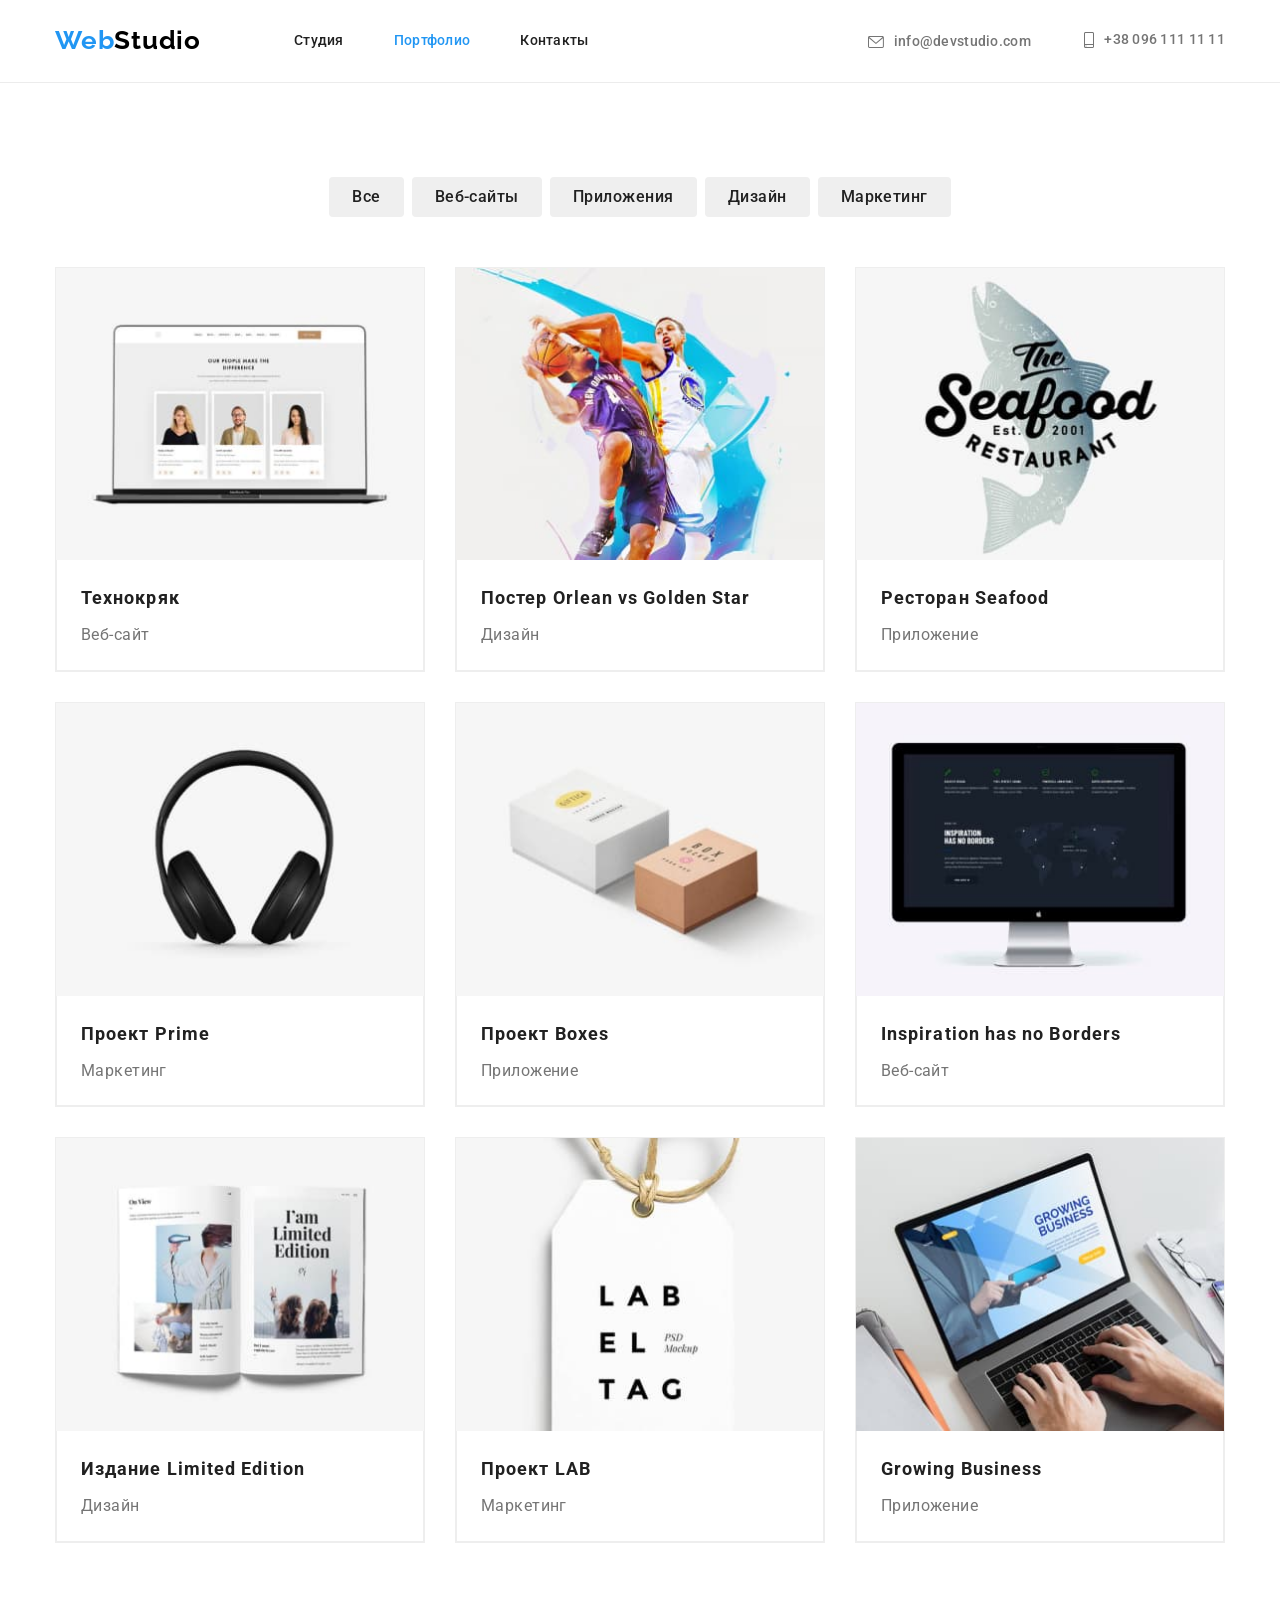
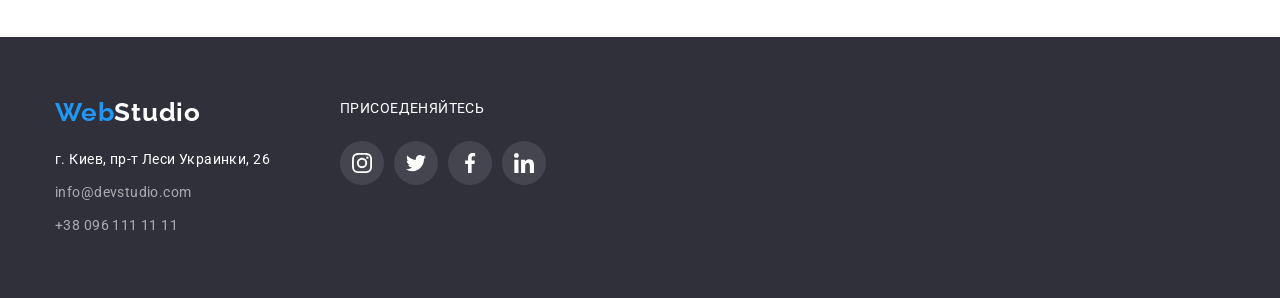
==== portfolio.html @ 041d5c2b "Copy previous work" ====
<!DOCTYPE html>
<html lang="ru">
<head>
    <meta charset="UTF-8">
    <meta http-equiv="X-UA-Compatible" content="IE=edge">
    <meta name="viewport" content="width=device-width, initial-scale=1.0">
    <title>Document</title>
    <link rel="stylesheet" href="https://cdnjs.cloudflare.com/ajax/libs/modern-normalize/1.1.0/modern-normalize.min.css"
          integrity="sha512-wpPYUAdjBVSE4KJnH1VR1HeZfpl1ub8YT/NKx4PuQ5NmX2tKuGu6U/JRp5y+Y8XG2tV+wKQpNHVUX03MfMFn9Q=="
          crossorigin="anonymous" referrerpolicy="no-referrer" />
    <link rel="preconnect" href="https://fonts.googleapis.com">
    <link rel="preconnect" href="https://fonts.gstatic.com" crossorigin>
    <link href="https://fonts.googleapis.com/css2?family=Raleway:wght@700&family=Roboto:wght@400;500;700;900&display=swap"
          rel="stylesheet">
    <link rel="stylesheet" href="./css/styles.css">
</head>

<body>

    <!--Шапка сайта-->
    <header class="header">
        <div class="container">
            <nav class="navigation">
                <a href="" class="logo link"> <span class="logo-accent">Web</span>Studio</a>
                <ul class="site-nav list">
                    <li class="site-nav-item"><a href="./index.html" class="site-nav-link link">Студия</a></li>
                    <li class="site-nav-item"><a href="./portfolio.html" class="site-nav-link link  current">Портфолио</a></li>
                    <li class="site-nav-item"><a href="" class="site-nav-link link">Контакты</a></li>
                </ul>
            </nav>
            <ul class="contacts">
                <li class="contacts-item">
                    <a href="mailto:info@devstudio.com" class="contacts-link link">
                        <svg class="icon-link" width="16" height="12">
                            <use href="./images/icons.svg#icon-envelope">
                            </use>
                        </svg>
                        info@devstudio.com</a>
                </li>
            
                <li class="contacts-item">
                    <a href="tel:+380961111111" class="contacts-link link">
                        <svg class="icon-link" width="10" height="16">
                            <use href="./images/icons.svg#icon-smartphone">
                            </use>
                        </svg>
                        +38 096 111 11 11</a>
                </li>
            </ul>
            </div>
            </header>

    <main>

        <!--Страница портфолио-->
        <section class="portfolio section">
            <div class="container">
                <h1 hidden class="portfolio-title">Портфолио</h1>
                <ul class="filter list">
                    <li class="filter-item"><button type="button" class="button">Все</button></li>
                    <li class="filter-item"><button type="button" class="button">Веб-сайты</button></li>
                    <li class="filter-item"><button type="button" class="button">Приложения</button></li>
                    <li class="filter-item"><button type="button" class="button">Дизайн</button></li>
                    <li class="filter-item"><button type="button" class="button">Маркетинг</button></li>
                </ul>
                <ul class="projects">

                    <li class="projects-item">
                        <a href="" class="projects-link link">
                            <img src="./images/project-1.jpg" alt="На экране MacBook Pro открыт веб-сайт. На странице участники команды: две девушки и один парень." width="370" height="294" class="images">
                            <div class="projects-content">
                                <h2 class="projects-title">Технокряк</h2>
                                <p class="projects-text">Веб-сайт</p>
                            </div>
                        </a>
                        </li>

                    <li class="projects-item">
                        <a href="" class="projects-link link">
                            <img src="./images/project-2.jpg" alt="Два баскетболиста в прыжке сражаются за мяч." width="370" height="294" class="images">
                            <div class="projects-content">
                                <h2 class="projects-title">Постер <span lang="en">Orlean vs Golden Star</span></h2>
                                <p class="projects-text">Дизайн</p>
                            </div>
                        </a>
                    </li>

                    <li class="projects-item">
                        <a href="" class="projects-link link">
                            <img src="./images/project-3.jpg" alt="Логотип ресторана в виде серой вертикально нарисованой рыбы с подписью: The Seafood restaurant." width="370" height="294" class="images">
                            <div class="projects-content">
                                <h2 class="projects-title">Ресторан <span lang="en">Seafood</span></h2>
                                <p class="projects-text">Приложение</p>
                            </div>
                        </a>
                    </li>

                    <li class="projects-item">
                        <a href="" class="projects-link link">
                            <img src="./images/project-4.jpg" alt="Черные беспроводные наушники." width="370" height="294"  class="images">
                            <div class="projects-content"> 
                                <h2 class="projects-title">Проект <span lang="en">Prime</span></h2>
                                <p class="projects-text">Маркетинг</p>
                                </div>
                        </a>
                    </li>

                    <li class="projects-item">
                        <a href="" class="projects-link link">
                            <img src="./images/project-5.jpg" alt="Белая коробка подписаная Giftica и коричневая коробка подписаная Box." width="370" height="294"  class="images">
                            <div class="projects-content">
                                <h2 class="projects-title">Проект <span lang="en">Boxes</span></h2>
                                <p class="projects-text">Приложение</p>
                            </div>
                        </a>
                    </li>

                    <li class="projects-item">
                        <a href="" class="projects-link link">
                            <img src="./images/project-6.jpg" alt="На Aрple мониторе открыт веб-сайт." width="370" height="294" class="images">
                            <div class="projects-content">
                                <h2 class="projects-title"><span lang="en">Inspiration has no Borders</span></h2>
                                <p class="projects-text">Веб-сайт</p>
                            </div>
                        </a>
                    </li>

                    <li class="projects-item">
                        <a href="" class="projects-link link">
                            
                        <img src="./images/project-7.jpg" alt="Открытый журнал на странице с надписью I am limited Edition." width="370" height="294" class="images">
                        <div class="projects-content">
                            <h2 class="projects-title">Издание <span lang="en">Limited Edition</span></h2>
                            <p class="projects-text">Дизайн</p>
                        </div>
                        </a>
                    </li>

                    <li class="projects-item">
                        <a href="" class="projects-link link">
                            <img src="./images/project-8.jpg" alt="Белый ценник с подписью Lable tag." width="370" height="294" class="images">
                            <div class="projects-content">
                                <h2 class="projects-title">Проект <span lang="en">LAB</span></h2>
                                <p class="projects-text">Маркетинг</p>
                            </div>
                        </a>
                    </li>

                    <li class="projects-item">
                        <a href="" class="projects-link link">
                            <img src="./images/project-9.jpg" alt="Две руки на клавиатуре ноут-бука, на экране которого открыто преложение Growing Business." width="370" height="294" class="images">
                            <div class="projects-content">
                                <h2 class="projects-title"><span lang="en">Growing Business</span></h2>
                                <p class="projects-text">Приложение</p>
                            </div>
                        </a>
                    </li>

                </ul>
            </div>
        </section>
        
    </main>

    <!--Футер-->
    <footer class="footer">
    
        <div class="container">
            <div class="footer-adresses">
                <a href="" class="logo-footer"> <span class="logo-accent">Web</span><span
                        class="logo-accent-white">Studio</span></a>
                <address class="adress">
    
                    <ul class="adress-list list">
                        <li class="adress-item office">г. Киев, пр-т Леси Украинки, 26</li>
                        <li class="adress-item"><a href="mailto:info@devstudio.com" class="link">info@devstudio.com</a></li>
                        <li class="adress-item"><a href="tel:+380961111111" class="link">+38 096 111 11 11</a></li>
                    </ul>
    
                </address>
            </div>
    
            <div class="social-nets">
                <p class="nets-text">ПРИСОЕДЕНЯЙТЕСЬ</p>
    
                <ul class="our-nets-list">
                    <li class="our-nets-item">
                        <a href="" class="our-nets-link">
                            <svg class="our-net" width="20px" height="20px">
                                <use href="./images/icons.svg#icon-instagram"> </use>
                            </svg>
                        </a>
                    </li>
    
                    <li class="our-nets-item">
                        <a href="" class="our-nets-link">
                            <svg class="our-net" width="20px" height="20px">
                                <use href="./images/icons.svg#icon-twitter"> </use>
                            </svg>
                        </a>
                    </li>
    
                    <li class="our-nets-item">
                        <a href="" class="our-nets-link">
                            <svg class="our-net" width="20px" height="20px">
                                <use href="./images/icons.svg#icon-facebook"> </use>
                            </svg>
                        </a>
                    </li>
    
                    <li class="our-nets-item">
                        <a href="" class="our-nets-link">
                            <svg class="our-net" width="20px" height="20px">
                                <use href="./images/icons.svg#icon-linkedin"> </use>
                            </svg>
                        </a>
                    </li>
                </ul>
            </div>
        </div>
        </div>
    </footer>
    
</body>
</html>
---- css/styles.css ----
/* цвет основного текста #757575 */
/* вторичный цвет текста  #000000 */
/* цвет заголовка #212121 */
/* акцент #2196f3 */
/* первичный белый цвет #FFFFFF */
/* вторичный белый (цвет адресса в footer) rgba(255, 255, 255, 0.6) */

:root {
  --primary-text-color: #757575;
  --secondary-text-color: #000000;
  --title-text-color: #212121;
  --accent-color: #2196f3;
  --primary-white-color: #ffffff;
  --secondary-white-color: rgba(255, 255, 255, 0.6);
}

/* --------------BODY-------------- */

body {
  background-color: var(--primary-white-color);
  font-family: 'Roboto', sans-serif;
  letter-spacing: 0.03em;
  font-size: 14px;
  line-height: 1.71;
}

p,
h1,
h2,
h3,
h4,
h5,
h6 {
  margin-top: 0;
  margin-bottom: 0;
}

ul {
  list-style: none;
  margin-top: 0;
  margin-bottom: 0;
  padding-left: 0;
}

.link {
  text-decoration: none;
  color: inherit;
}

.visually-hidden {
  position: absolute;
  width: 1px;
  height: 1px;
  margin: -1px;
  padding: 0;
  overflow: hidden;
  border: 0;
  clip: rect(0 0 0 0);
}

.container {
  width: 1200px;
  padding-left: 15px;
  padding-right: 15px;
  margin: 0 auto;
}

.section {
  padding-top: 94px;
  padding-bottom: 94px;
}

.images {
  display: block;
  max-width: 100%;
  height: auto;
}

/* --------------HEADER-------------- */

.header .container {
  display: flex;
  align-items: center;
}

.navigation {
  display: flex;
  align-items: center;
}

/* ----Logo---- */

.logo {
  margin-right: 93px;
  padding-top: 24px;
  padding-bottom: 25px;

  font-family: Raleway, sans-serif;
  font-weight: 700;
  font-size: 26px;
  line-height: 1.19;
  letter-spacing: 0.03em;
  text-decoration: none;
  color: var(--secondary-text-color);
}

.logo-accent {
  color: var(--accent-color);
}

/* ----Site nav---- */

.site-nav {
  display: flex;
  align-items: center;
}

.site-nav-item:not(:last-child) {
  margin-right: 50px;
}
.site-nav-link {
  display: inline-block;
  padding-top: 32px;
  padding-bottom: 32px;

  font-weight: 500;
  font-size: 14px;
  line-height: 1.14;
  letter-spacing: 0.02em;
  color: var(--title-text-color);
}

.current {
  color: var(--accent-color);
}

.site-nav-link:hover,
.site-nav-link:focus {
  color: var(--accent-color);
}

.header {
  border-bottom: 1px solid rgba(236, 236, 236, 1);
}

/* ----Contacts---- */

.contacts {
  margin-left: auto;
}

.contacts-item:not(:last-child) {
  margin-right: 50px;
}

.contacts-item {
  display: inline-block;

  font-weight: 500;
  font-size: 14px;
  line-height: 1.14;
  letter-spacing: 0.02em;
  color: var(--primary-text-color);
}

.contacts-link {
  display: flex;
  align-items: center;
  padding-top: 32px;
  padding-bottom: 32px;
}

.contacts-link:hover,
.contacts-link:focus {
  color: var(--accent-color);
}

.icon-link {
  margin-right: 10px;
  fill: currentColor;
}

/* --------------MAIN-------------- */

.hero {
  max-width: 1600px;
  height: 600px;
  padding: 200px 0;
  margin-left: auto;
  margin-right: auto;
  background-image: linear-gradient(to right, rgba(47, 48, 58, 0.4), rgba(47, 48, 58, 0.4)),
    url(../images/hero-background.jpg);
  background-repeat: no-repeat;
  background-position: center;
  background-size: cover;

  background-color: #c4c4c4;
}

.hero-title {
  margin-right: auto;
  margin-left: auto;
  margin-bottom: 30px;
  width: 696px;
  text-align: center;

  font-weight: 900;
  font-size: 44px;
  line-height: 1.36;
  text-align: center;
  letter-spacing: 0.06em;
  text-transform: uppercase;

  color: var(--primary-white-color);
}

.hero-button {
  display: block;
  min-width: 200px;
  border-radius: 4px;
  margin-left: auto;
  margin-right: auto;
  padding: 10px 32px;
  text-align: center;
  border: 1px solid transparent;

  font-family: Roboto;
  font-weight: 700;
  font-size: 16px;
  line-height: 1.87;
  align-items: center;
  text-align: center;
  letter-spacing: 0.06em;

  color: var(--primary-white-color);
  background-color: var(--accent-color);
  cursor: pointer;
}

/* ----Preferences---- */

.preferences {
  display: flex;
}
.preferences-item {
  margin-right: 30px;
}
.preferences-item:last-child {
  margin-right: 0;
}

.preferences-title {
  width: 270px;
  margin-bottom: 10px;

  font-weight: 700;
  font-size: 14px;
  line-height: 1.14;
  text-transform: uppercase;

  color: var(--title-text-color);
}

.preferences-text {
  width: 270px;

  color: var(--primary-text-color);
}

.icon-preferences {
  display: flex;
  justify-content: center;
  align-items: center;
  margin-bottom: 30px;
  width: 270px;
  height: 120px;

  background-color: #f5f4fa;
}

.icon-picture {
  border-radius: 4px;
  justify-content: center;
}

/* ----Activities---- */

.activities {
  padding-top: 0;
}

.activities-list {
  display: flex;
}

.activities-title {
  margin-bottom: 50px;

  font-weight: 700;
  font-size: 36px;
  line-height: 1.17;
  text-align: center;

  color: var(--title-text-color);
}

.activities-item {
  margin-right: 30px;
}

.activities-item:last-child {
  margin-right: 0;
}

/* ----Our team---- */

.our-team {
  background-color: #f5f4fa;
}

.our-team-title {
  margin-bottom: 50px;

  font-weight: 700;
  font-size: 36px;
  line-height: 1.17;
  text-align: center;

  color: var(--title-text-color);
}

.our-team-list {
  display: flex;
}

.our-team-member {
  overflow: hidden;
  box-shadow: 0px 1px 3px rgba(0, 0, 0, 0.12), 0px 1px 1px rgba(0, 0, 0, 0.14),
    0px 2px 1px rgba(0, 0, 0, 0.2);
  border-radius: 0px 0px 4px 4px;
  margin-right: 30px;
  width: calc((100%-90px) / 4);
}

.our-team-member:last-child {
  margin-right: 0;
}

.our-tem-content {
  padding-top: 30px;
  padding-bottom: 30px;

  background-color: var(--primary-white-color);
}

.our-team-subtitle {
  text-align: center;
  margin-bottom: 10px;

  font-weight: 500;
  font-size: 16px;
  line-height: 1.19;

  text-align: center;
  color: var(--title-text-color);
}

.our-team-text {
  text-align: center;

  font-size: 16px;
  line-height: 1.19;
  text-align: center;

  color: var(--primary-text-color);
}

.icon-nets {
  display: flex;
  justify-content: center;
  margin-top: 16px;
}

.icon-item {
  margin-right: 10px;
}

.icon-item:last-child {
  margin-right: 0;
}

.icon-nets-link {
  width: 44px;
  height: 44px;
  display: flex;
  justify-content: center;
  align-items: center;
  border-radius: 50%;

  fill: rgba(175, 177, 184, 1);
}

.icon-nets-link:hover,
.icon-nets-link:focus {
  fill: var(--primary-white-color);
  background-color: var(--accent-color);
}

/* ----Clients---- */

.clients-title {
  margin-bottom: 50px;

  font-weight: 700;
  font-size: 36px;
  line-height: 1.17;
  text-align: center;

  color: var(--title-text-color);
}

.clients-list {
  display: flex;
  justify-content: center;
  align-items: center;
}

.clients-item {
  width: 170px;
  height: 92px;
  margin-right: 30px;
}

.clients-item:last-child {
  margin-right: 0;
}

.clients-item:hover,
.clients-item:focus {
  border-color: var(--accent-color);
}

.clients-link {
  display: flex;
  justify-content: center;
  align-items: center;
  width: 100%;
  height: 100%;

  fill: rgba(175, 177, 184, 1);
  border: 1px solid rgba(175, 177, 184, 1);
  border-radius: 4px;
}

.clients-link:hover,
.clients-link:focus {
  fill: var(--accent-color);
  border-color: var(--accent-color);
}

/* --------------FOOTER-------------- */

.footer {
  padding: 60px 0;

  background-color: #2f303a;
}

.logo-footer {
  display: block;
  margin-bottom: 20px;

  font-family: Raleway, sans-serif;
  font-weight: 700;
  font-size: 26px;
  line-height: 1.19;
  letter-spacing: 0.03em;
  text-decoration: none;
}

.adress {
  font-style: normal;
}

.adress-item {
  display: block;
  margin-bottom: 9px;

  color: rgba(255, 255, 255, 0.6);
}
.adress-item:first-child {
  color: var(--primary-white-color);
}

.adress-item:last-child {
  margin-bottom: 0;
}

.adress-item:hover,
.adress-item:focus {
  color: var(--accent-color);
}

.logo-accent-white {
  color: var(--primary-white-color);
}

.footer .container {
  display: flex;
}

.social-nets {
  margin-left: 70px;
}
.our-nets-list {
  display: flex;
  justify-content: center;
  align-content: center;
  margin-top: 20px;
}

.our-nets-item {
  width: 44px;
  height: 44px;
  margin-right: 10px;
}

.our-nets-item:last-child {
  margin-right: 0px;
}

.our-nets-link {
  display: flex;
  justify-content: center;
  align-items: center;
  width: 100%;
  height: 100%;
  border-radius: 50%;

  background-color: rgba(255, 255, 255, 0.1);
  fill: var(--primary-white-color);
}

.our-nets-link:hover,
.our-nets-link:focus {
  background-color: var(--accent-color);
}

.nets-text {
  font-size: 14px;
  font-weight: 700px;

  color: var(--primary-white-color);
}

/* --------------Portfolio PAGE-------------- */

/* ----Filter---- */
.filter {
  display: flex;
  justify-content: center;
  margin-bottom: 50px;
}

.filter-item:not(:last-child) {
  margin-right: 8px;
}

.button {
  display: inline-block;
  padding: 6px 22px;
  text-align: center;
  border: 1px solid transparent;
  border-radius: 4px;

  font-family: Roboto;
  font-weight: 500;
  font-size: 16px;
  line-height: 1.62;
  text-align: center;
  letter-spacing: 0.03em;

  color: var(--title-text-color);
  cursor: pointer;
}

.button:hover,
.button:focus {
  color: #ffffff;
  background-color: var(--accent-color);

  /* shadow-middle */
  box-shadow: 0px 3px 1px rgba(0, 0, 0, 0.1), 0px 1px 2px rgba(0, 0, 0, 0.08),
    0px 2px 2px rgba(0, 0, 0, 0.12);
  border-radius: 4px;
}

.projects {
  display: flex;
  flex-wrap: wrap;
  margin-right: -30px;
  margin-top: -30px;
}

.projects-item {
  display: flex;
  flex-basis: calc((100% - 90px) / 3);
  margin-right: 30px;
  margin-top: 30px;

  background: #ffffff;
  border: 1px solid #eeeeee;
  box-sizing: border-box;
}

.projects-link:hover,
.projects-link:focus {
  box-shadow: 1px 4px 6px 0px rgba(0, 0, 0, 0.16), 0px 4px 4px 0px rgba(0, 0, 0, 0.06),
    0px 1px 1px 0px rgba(0, 0, 0, 0.12);
}

.projects-content {
  padding: 20px 24px;
  border-left: 1px solid rgba(238, 238, 238, 1);
  border-right: 1px solid rgba(238, 238, 238, 1);
  border-bottom: 1px solid rgba(238, 238, 238, 1);
}

.projects-title {
  font-weight: 700;
  font-size: 18px;
  line-height: 2;
  letter-spacing: 0.06em;

  color: var(--title-text-color);
}

.projects-text {
  margin-top: 4px;

  font-size: 16px;
  line-height: 1.87;

  color: var(--primary-text-color);
}
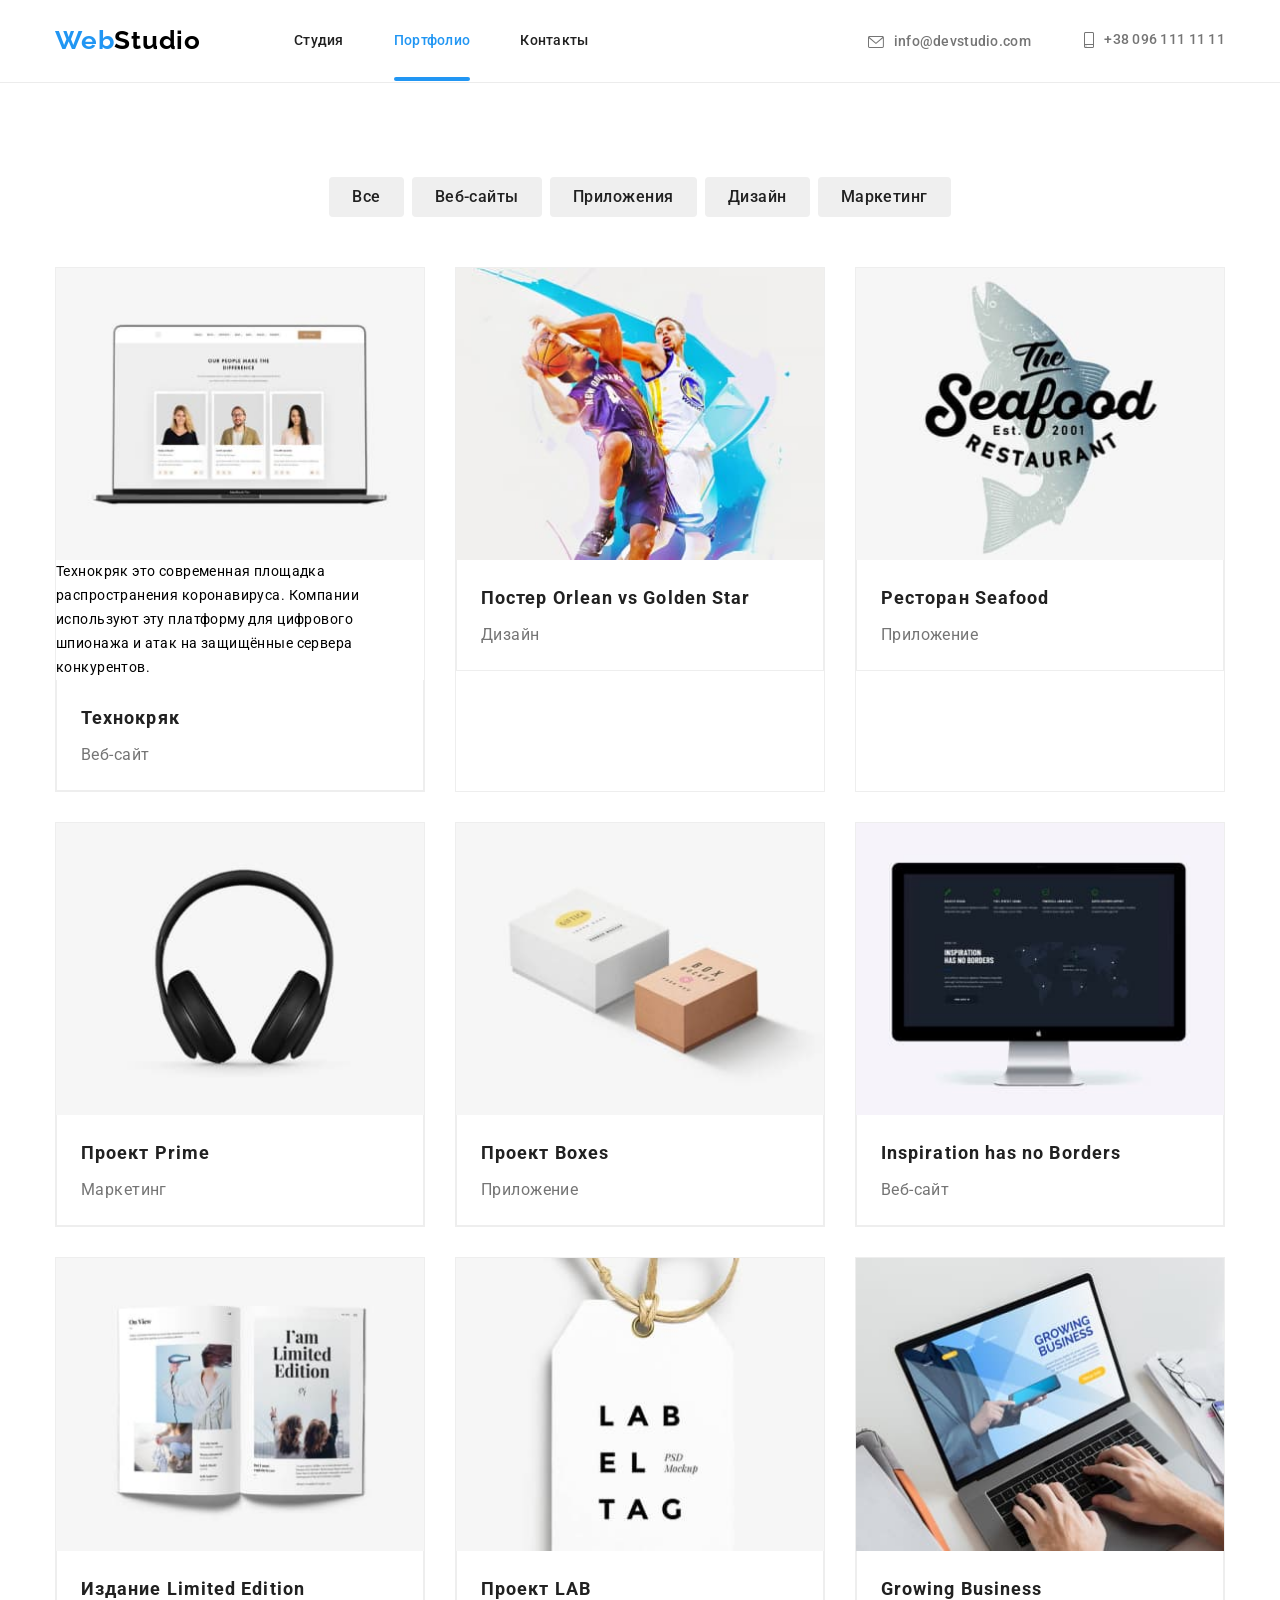
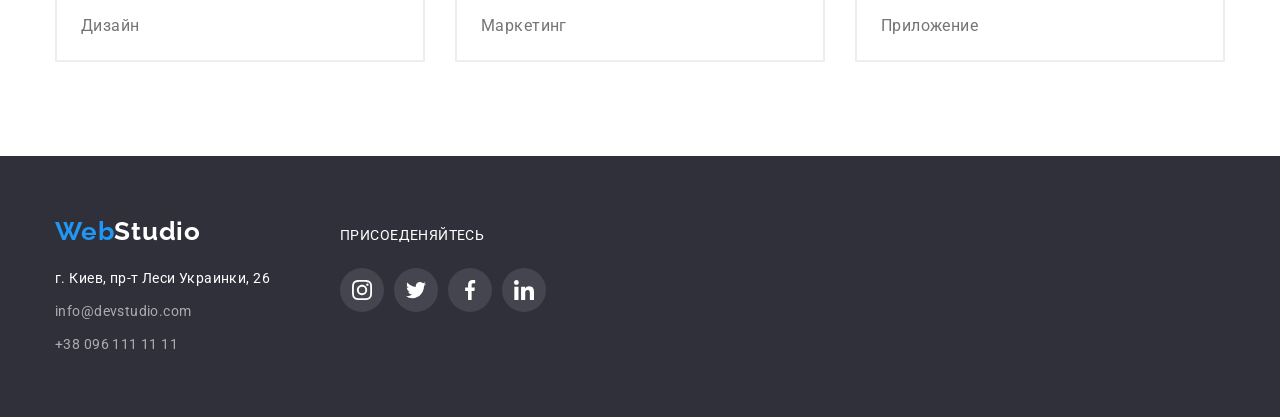
==== commit 1e5c68c6: "Transitions" ====
--- a/portfolio.html
+++ b/portfolio.html
@@ -68,6 +68,7 @@
                     <li class="projects-item">
                         <a href="" class="projects-link link">
                             <img src="./images/project-1.jpg" alt="На экране MacBook Pro открыт веб-сайт. На странице участники команды: две девушки и один парень." width="370" height="294" class="images">
+                            <p>Технокряк это современная площадка распространения коронавируса. Компании используют эту платформу для цифрового шпионажа и атак на защищённые сервера конкурентов.</p>
                             <div class="projects-content">
                                 <h2 class="projects-title">Технокряк</h2>
                                 <p class="projects-text">Веб-сайт</p>
--- a/css/styles.css
+++ b/css/styles.css
@@ -115,9 +115,14 @@
   align-items: center;
 }
 
+.site-nav-item {
+  position: relative;
+}
+
 .site-nav-item:not(:last-child) {
   margin-right: 50px;
 }
+
 .site-nav-link {
   display: inline-block;
   padding-top: 32px;
@@ -127,16 +132,32 @@
   font-size: 14px;
   line-height: 1.14;
   letter-spacing: 0.02em;
+  transition-property: color;
+  transition-duration: 250ms;
+  transition-timing-function: cubic-bezier(0.4, 0, 0.2, 1);
+
   color: var(--title-text-color);
-}
-
-.current {
-  color: var(--accent-color);
 }
 
 .site-nav-link:hover,
 .site-nav-link:focus {
   color: var(--accent-color);
+}
+
+.current {
+  color: var(--accent-color);
+}
+
+.current::after {
+  content: '';
+  position: absolute;
+  left: 0;
+  bottom: 0;
+  width: 100%;
+  height: 4px;
+  border-radius: 2px;
+
+  background-color: var(--accent-color);
 }
 
 .header {
@@ -168,6 +189,10 @@
   align-items: center;
   padding-top: 32px;
   padding-bottom: 32px;
+
+  transition-property: color;
+  transition-duration: 250ms;
+  transition-timing-function: cubic-bezier(0.4, 0, 0.2, 1);
 }
 
 .contacts-link:hover,
@@ -305,11 +330,32 @@
 }
 
 .activities-item {
+  display: inline-flex;
+  align-items: flex-end;
   margin-right: 30px;
+  position: relative;
 }
 
 .activities-item:last-child {
   margin-right: 0;
+}
+
+.activities-text {
+position: absolute;
+
+display: flex;
+justify-content: center;
+align-items: center;
+
+width: 100%;
+min-height: 70px;
+font-weight: bold;
+line-height: 1.14;
+text-align: center;
+text-transform: uppercase;
+
+color: var(--primary-white-color);
+background-color: rgba(47, 48, 58, 0.8);
 }
 
 /* ----Our team---- */
@@ -398,6 +444,10 @@
   border-radius: 50%;
 
   fill: rgba(175, 177, 184, 1);
+
+  transition-property: fill, background-color;
+  transition-duration: 250ms;
+  transition-timing-function: cubic-bezier(0.4, 0, 0.2, 1);
 }
 
 .icon-nets-link:hover,
@@ -450,6 +500,10 @@
   fill: rgba(175, 177, 184, 1);
   border: 1px solid rgba(175, 177, 184, 1);
   border-radius: 4px;
+
+  transition-property: fill, border-color;
+  transition-duration: 250ms;
+  transition-timing-function: cubic-bezier(0.4, 0, 0.2, 1);
 }
 
 .clients-link:hover,
@@ -487,13 +541,10 @@
   margin-bottom: 9px;
 
   color: rgba(255, 255, 255, 0.6);
-}
-.adress-item:first-child {
-  color: var(--primary-white-color);
-}
-
-.adress-item:last-child {
-  margin-bottom: 0;
+
+  transition-property: color;
+  transition-duration: 250ms;
+  transition-timing-function: cubic-bezier(0.4, 0, 0.2, 1);  
 }
 
 .adress-item:hover,
@@ -501,12 +552,21 @@
   color: var(--accent-color);
 }
 
+.adress-item:first-child {
+  color: var(--primary-white-color);
+}
+
+.adress-item:last-child {
+  margin-bottom: 0;
+}
+
 .logo-accent-white {
   color: var(--primary-white-color);
 }
 
 .footer .container {
   display: flex;
+  align-items: baseline;
 }
 
 .social-nets {
@@ -539,6 +599,10 @@
 
   background-color: rgba(255, 255, 255, 0.1);
   fill: var(--primary-white-color);
+
+  transition-property: background-color;
+  transition-duration: 250ms;
+  transition-timing-function: cubic-bezier(0.4, 0, 0.2, 1);    
 }
 
 .our-nets-link:hover,
@@ -582,6 +646,10 @@
 
   color: var(--title-text-color);
   cursor: pointer;
+
+  transition-property: color, background-color, box-shadow, border-radius;
+  transition-duration: 250ms;
+  transition-timing-function: cubic-bezier(0.4, 0, 0.2, 1);  
 }
 
 .button:hover,
@@ -611,6 +679,13 @@
   background: #ffffff;
   border: 1px solid #eeeeee;
   box-sizing: border-box;
+
+}
+
+.projects-link {
+  transition-property: box-shadow;
+  transition-duration: 250ms;
+  transition-timing-function: cubic-bezier(0.4, 0, 0.2, 1);
 }
 
 .projects-link:hover,
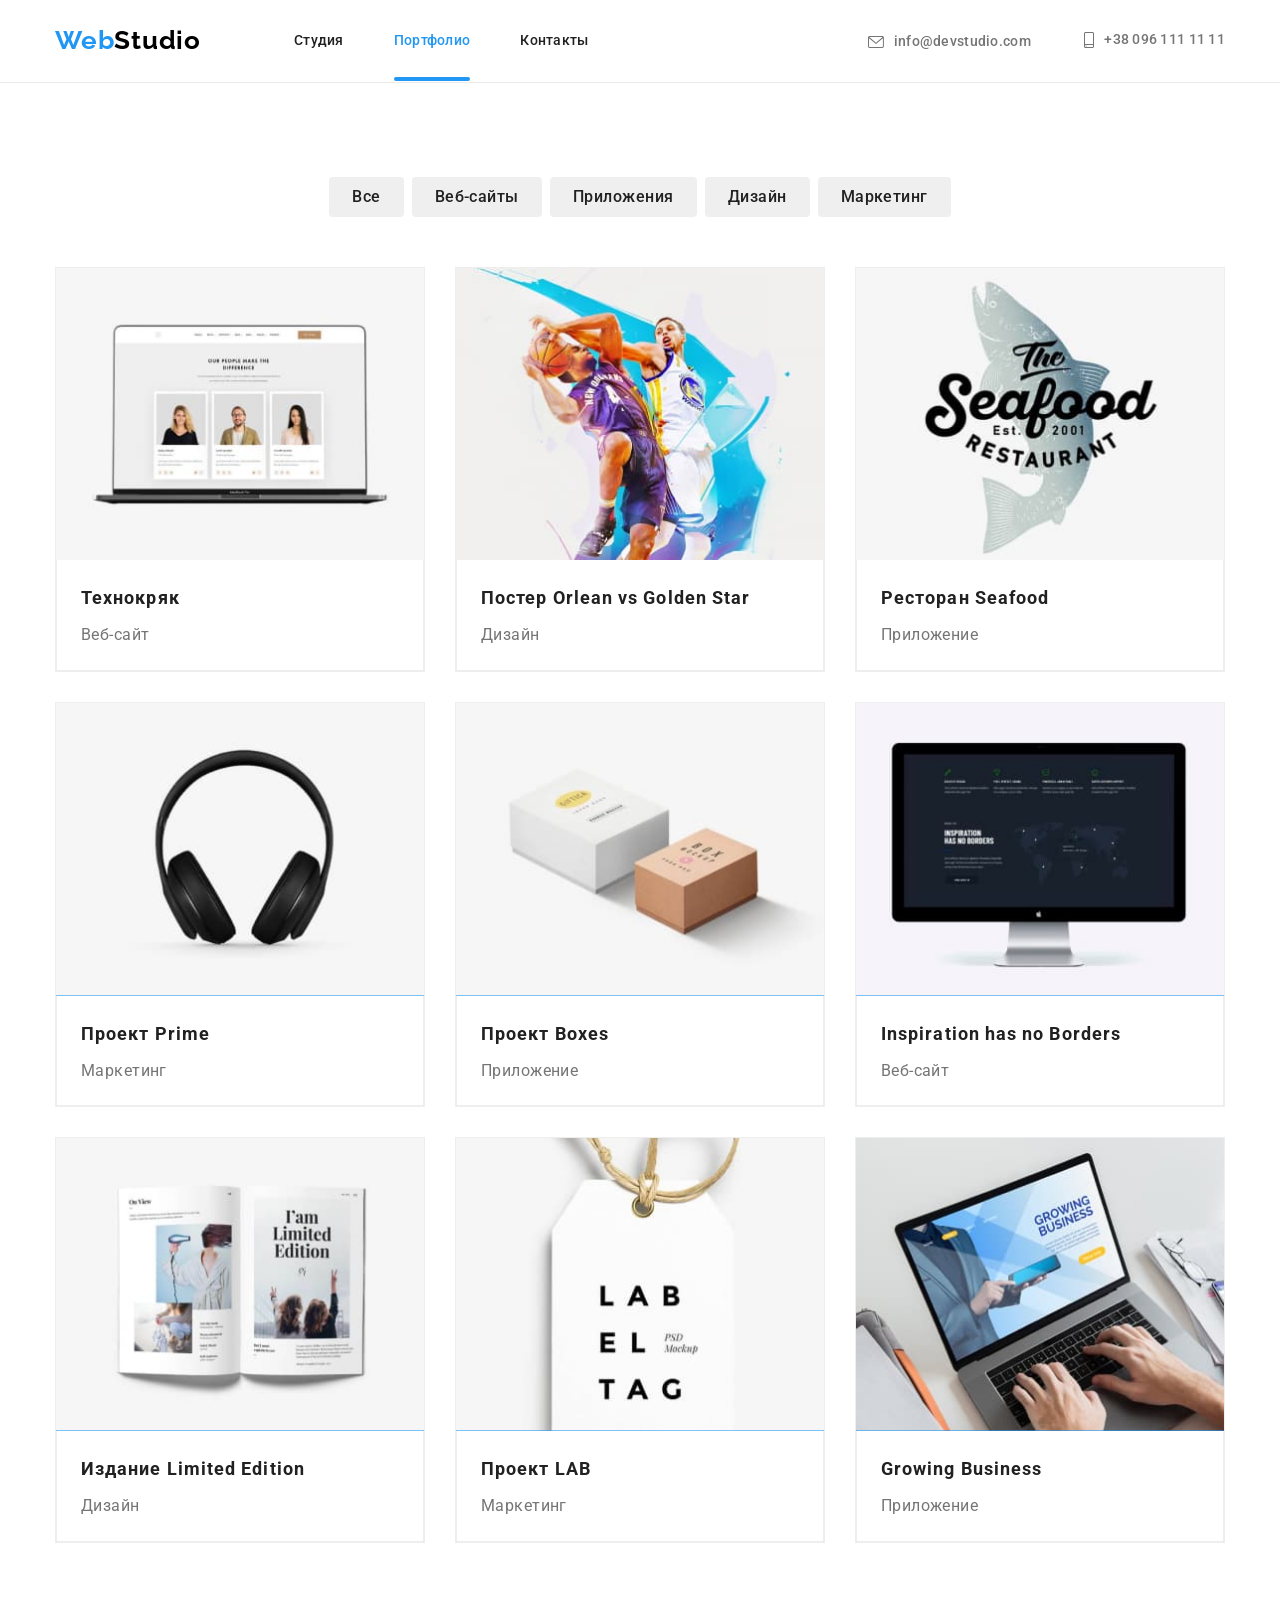
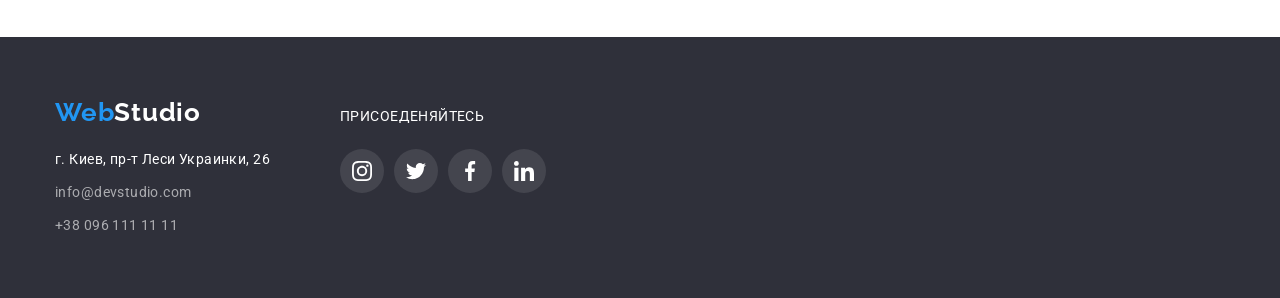
==== commit 67b55086: "First-submition" ====
--- a/portfolio.html
+++ b/portfolio.html
@@ -67,8 +67,10 @@
 
                     <li class="projects-item">
                         <a href="" class="projects-link link">
+                            <div class="projects-thumb"> 
                             <img src="./images/project-1.jpg" alt="На экране MacBook Pro открыт веб-сайт. На странице участники команды: две девушки и один парень." width="370" height="294" class="images">
-                            <p>Технокряк это современная площадка распространения коронавируса. Компании используют эту платформу для цифрового шпионажа и атак на защищённые сервера конкурентов.</p>
+                            <p class="projects-description">Технокряк это современная площадка распространения коронавируса. Компании используют эту платформу для цифрового шпионажа и атак на защищённые сервера конкурентов.</p>
+                            </div>
                             <div class="projects-content">
                                 <h2 class="projects-title">Технокряк</h2>
                                 <p class="projects-text">Веб-сайт</p>
@@ -78,7 +80,10 @@
 
                     <li class="projects-item">
                         <a href="" class="projects-link link">
+                            <div class="projects-thumb"> 
                             <img src="./images/project-2.jpg" alt="Два баскетболиста в прыжке сражаются за мяч." width="370" height="294" class="images">
+                            <p class="projects-description">Технокряк это современная площадка распространения коронавируса. Компании используют эту платформу для цифрового шпионажа и атак на защищённые сервера конкурентов.</p>
+                        </div>  
                             <div class="projects-content">
                                 <h2 class="projects-title">Постер <span lang="en">Orlean vs Golden Star</span></h2>
                                 <p class="projects-text">Дизайн</p>
@@ -88,7 +93,10 @@
 
                     <li class="projects-item">
                         <a href="" class="projects-link link">
+                        <div class="projects-thumb"> 
                             <img src="./images/project-3.jpg" alt="Логотип ресторана в виде серой вертикально нарисованой рыбы с подписью: The Seafood restaurant." width="370" height="294" class="images">
+                            <p class="projects-description">Технокряк это современная площадка распространения коронавируса. Компании используют эту платформу для цифрового шпионажа и атак на защищённые сервера конкурентов.</p>
+                        </div>
                             <div class="projects-content">
                                 <h2 class="projects-title">Ресторан <span lang="en">Seafood</span></h2>
                                 <p class="projects-text">Приложение</p>
@@ -98,7 +106,10 @@
 
                     <li class="projects-item">
                         <a href="" class="projects-link link">
+                        <div class="projects-thumb"> 
                             <img src="./images/project-4.jpg" alt="Черные беспроводные наушники." width="370" height="294"  class="images">
+                            <p class="projects-description">Технокряк это современная площадка распространения коронавируса. Компании используют эту платформу для цифрового шпионажа и атак на защищённые сервера конкурентов.</p>
+                        </div>
                             <div class="projects-content"> 
                                 <h2 class="projects-title">Проект <span lang="en">Prime</span></h2>
                                 <p class="projects-text">Маркетинг</p>
@@ -108,7 +119,10 @@
 
                     <li class="projects-item">
                         <a href="" class="projects-link link">
+                            <div class="projects-thumb"> 
                             <img src="./images/project-5.jpg" alt="Белая коробка подписаная Giftica и коричневая коробка подписаная Box." width="370" height="294"  class="images">
+                            <p class="projects-description">Технокряк это современная площадка распространения коронавируса. Компании используют эту платформу для цифрового шпионажа и атак на защищённые сервера конкурентов.</p>
+                        </div>
                             <div class="projects-content">
                                 <h2 class="projects-title">Проект <span lang="en">Boxes</span></h2>
                                 <p class="projects-text">Приложение</p>
@@ -118,18 +132,23 @@
 
                     <li class="projects-item">
                         <a href="" class="projects-link link">
-                            <img src="./images/project-6.jpg" alt="На Aрple мониторе открыт веб-сайт." width="370" height="294" class="images">
-                            <div class="projects-content">
-                                <h2 class="projects-title"><span lang="en">Inspiration has no Borders</span></h2>
-                                <p class="projects-text">Веб-сайт</p>
-                            </div>
-                        </a>
-                    </li>
-
-                    <li class="projects-item">
-                        <a href="" class="projects-link link">
-                            
-                        <img src="./images/project-7.jpg" alt="Открытый журнал на странице с надписью I am limited Edition." width="370" height="294" class="images">
+                            <div class="projects-thumb"> 
+                                <img src="./images/project-6.jpg" alt="На Aрple мониторе открыт веб-сайт." width="370" height="294" class="images">
+                                <p class="projects-description">Технокряк это современная площадка распространения коронавируса. Компании используют эту платформу для цифрового шпионажа и атак на защищённые сервера конкурентов.</p>
+                            </div>
+                                <div class="projects-content">
+                                    <h2 class="projects-title"><span lang="en">Inspiration has no Borders</span></h2>
+                                    <p class="projects-text">Веб-сайт</p>
+                                </div>
+                        </a>
+                    </li>
+
+                    <li class="projects-item">
+                        <a href="" class="projects-link link">
+                            <div class="projects-thumb">                             
+                                <img src="./images/project-7.jpg" alt="Открытый журнал на странице с надписью I am limited Edition." width="370" height="294" class="images">
+                                <p class="projects-description">Технокряк это современная площадка распространения коронавируса. Компании используют эту платформу для цифрового шпионажа и атак на защищённые сервера конкурентов.</p>
+                            </div>
                         <div class="projects-content">
                             <h2 class="projects-title">Издание <span lang="en">Limited Edition</span></h2>
                             <p class="projects-text">Дизайн</p>
@@ -139,8 +158,11 @@
 
                     <li class="projects-item">
                         <a href="" class="projects-link link">
-                            <img src="./images/project-8.jpg" alt="Белый ценник с подписью Lable tag." width="370" height="294" class="images">
-                            <div class="projects-content">
+                            <div class="projects-thumb">
+                                <img src="./images/project-8.jpg" alt="Белый ценник с подписью Lable tag." width="370" height="294" class="images">
+                                <p class="projects-description">Технокряк это современная площадка распространения коронавируса. Компании используют эту платформу для цифрового шпионажа и атак на защищённые сервера конкурентов.</p>
+                            </div>
+                                <div class="projects-content">
                                 <h2 class="projects-title">Проект <span lang="en">LAB</span></h2>
                                 <p class="projects-text">Маркетинг</p>
                             </div>
@@ -149,7 +171,10 @@
 
                     <li class="projects-item">
                         <a href="" class="projects-link link">
+                            <div class="projects-thumb">
                             <img src="./images/project-9.jpg" alt="Две руки на клавиатуре ноут-бука, на экране которого открыто преложение Growing Business." width="370" height="294" class="images">
+                            <p class="projects-description">Технокряк это современная площадка распространения коронавируса. Компании используют эту платформу для цифрового шпионажа и атак на защищённые сервера конкурентов.</p>
+                        </div>
                             <div class="projects-content">
                                 <h2 class="projects-title"><span lang="en">Growing Business</span></h2>
                                 <p class="projects-text">Приложение</p>
@@ -221,6 +246,6 @@
         </div>
         </div>
     </footer>
-    
+
 </body>
 </html>
--- a/css/styles.css
+++ b/css/styles.css
@@ -712,9 +712,71 @@
 
 .projects-text {
   margin-top: 4px;
-
   font-size: 16px;
   line-height: 1.87;
 
   color: var(--primary-text-color);
 }
+
+.projects-thumb {
+  position: relative;
+  overflow: hidden;
+}
+
+.projects-description {
+  position: absolute;
+  top: 0;
+  left: 0;
+  height: 100%;  
+  padding: 63px 24px;
+  transform: translateY(100%);
+  transition: transform 250ms cubic-bezier(0.4, 0, 0.2, 1);
+  font-size: 18px;
+  line-height: 1.55;
+
+  background-color: rgba(33, 150, 243, 0.9);
+  color: var(--primary-white-color);
+}
+
+.projects-item:hover .projects-description,
+.projects-item:focus .projects-description{
+  transform: translateY(0);
+}
+
+.backdrop {
+  position: fixed;
+  width: 100vw;
+  height: 100vh;
+  background-color: rgba(0, 0, 0, 0.2);
+  top: 0;
+  transition: opacity 250ms cubic-bezier(0.4, 0, 0.2, 1), visibility 250ms cubic-bezier(0.4, 0, 0.2, 1);
+}
+
+.backdrop.is-hidden {
+  opacity: 0;
+  visibility: hidden;
+  pointer-events: none;
+}
+
+.modal {
+  position: absolute;
+  width: 528px;
+  min-height: 581px;
+  border-radius: 4px;
+  left: 50%;
+  top: 50%;
+  transform: translate(-50%, -50%);
+  
+  background-color: var(--primary-white-color);
+}
+
+.btn-open {
+  width: 30px;
+  height: 30px;
+  border: 1px solid rgba(0, 0, 0, 0.1);
+  background-color: unset;
+  border-radius: 50%;
+  position: absolute;
+  right: 8px;
+  top: 8px;
+}
